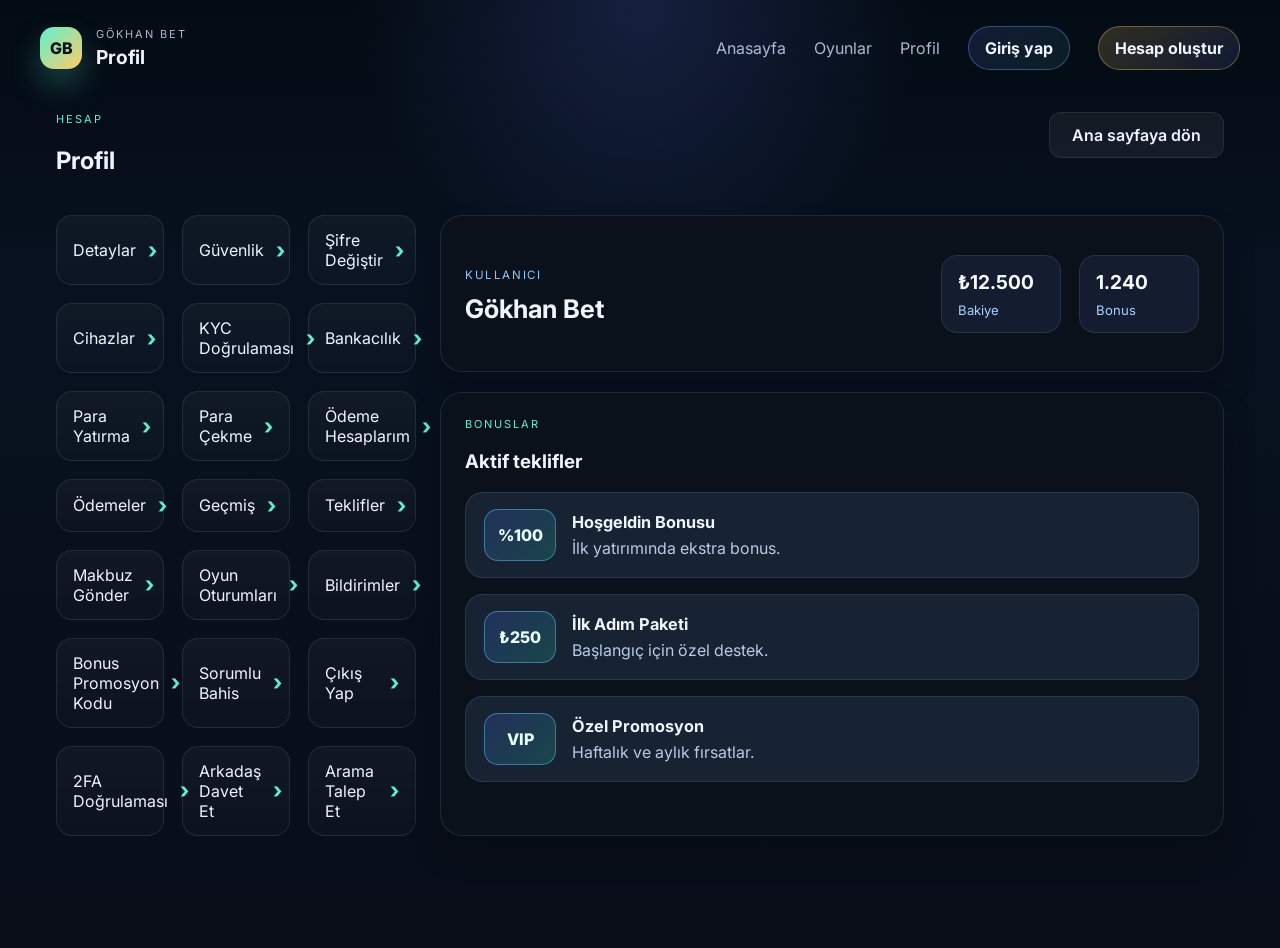
==== profile/index.html @ 13ba4322 "Match the sign-in and registration panel layout Co-authored-by: Copilot <223556219+Copilot@users.nor" ====
<!DOCTYPE html>
<html lang="tr">
  <head>
    <meta charset="UTF-8" />
    <meta name="viewport" content="width=device-width, initial-scale=1.0" />
    <title>Gökhan Bet | Profil</title>
    <link rel="preconnect" href="https://fonts.googleapis.com" />
    <link rel="preconnect" href="https://fonts.gstatic.com" crossorigin />
    <link href="https://fonts.googleapis.com/css2?family=Inter:wght@400;500;600;700;800&display=swap" rel="stylesheet" />
    <link rel="stylesheet" href="../styles.css?v=13" />
  </head>
  <body>
    <div class="page-shell">
      <header class="topbar">
        <div class="brand-wrap">
          <div class="brand-mark">GB</div>
          <div>
            <p class="eyebrow">Gökhan Bet</p>
            <h1>Profil</h1>
          </div>
        </div>

        <nav class="main-nav" aria-label="Ana menü">
          <a href="../index.html#home">Anasayfa</a>
          <a href="../index.html#games">Oyunlar</a>
          <a href="./">Profil</a>
          <a href="../login.html#login" class="nav-cta">Giriş yap</a>
          <a href="../login.html#register" class="nav-cta alt">Hesap oluştur</a>
        </nav>
      </header>

      <main>
        <section class="profile-view" id="profile" aria-live="polite">
          <div class="profile-hero">
            <div>
              <p class="eyebrow alt">Hesap</p>
              <h2>Profil</h2>
            </div>
            <a class="secondary-btn" href="../index.html">Ana sayfaya dön</a>
          </div>

          <div class="profile-shell">
            <aside class="profile-sidebar">
              <div id="profileMenu" class="profile-menu-grid" aria-live="polite"></div>
            </aside>

            <div class="profile-panel">
              <div class="profile-card account-card">
                <div>
                  <span class="mini-label">Kullanıcı</span>
                  <h3>Gökhan Bet</h3>
                </div>
                <div class="account-stats">
                  <div>
                    <strong>₺12.500</strong>
                    <span>Bakiye</span>
                  </div>
                  <div>
                    <strong>1.240</strong>
                    <span>Bonus</span>
                  </div>
                </div>
              </div>

              <div class="profile-card bonus-panel">
                <div class="section-heading compact">
                  <p class="eyebrow alt">Bonuslar</p>
                  <h3>Aktif teklifler</h3>
                </div>
                <div class="bonus-list">
                  <div class="bonus-item">
                    <span class="bonus-pill">%100</span>
                    <div>
                      <strong>Hoşgeldin Bonusu</strong>
                      <p>İlk yatırımında ekstra bonus.</p>
                    </div>
                  </div>
                  <div class="bonus-item">
                    <span class="bonus-pill">₺250</span>
                    <div>
                      <strong>İlk Adım Paketi</strong>
                      <p>Başlangıç için özel destek.</p>
                    </div>
                  </div>
                  <div class="bonus-item">
                    <span class="bonus-pill">VIP</span>
                    <div>
                      <strong>Özel Promosyon</strong>
                      <p>Haftalık ve aylık fırsatlar.</p>
                    </div>
                  </div>
                </div>
              </div>
            </div>
          </div>
        </section>
      </main>
    </div>

    <script>
      const profileItems = [
        ['Detaylar', '/profile/details'],
        ['Güvenlik', '/profile/security'],
        ['Şifre Değiştir', '/profile/security/change-password'],
        ['Cihazlar', '/profile/security/devices'],
        ['KYC Doğrulaması', '/profile/security/kyc-verification'],
        ['Bankacılık', '/profile/financial'],
        ['Para Yatırma', '/profile/financial/deposit'],
        ['Para Çekme', '/profile/financial/withdrawal'],
        ['Ödeme Hesaplarım', '/profile/financial/my-payment-accounts'],
        ['Ödemeler', '/profile/payments'],
        ['Geçmiş', '/profile/history'],
        ['Teklifler', '/profile/offers'],
        ['Makbuz Gönder', '/profile/financial/send-receipt'],
        ['Oyun Oturumları', '/profile/gameplay-sessions'],
        ['Bildirimler', '/profile/notifications'],
        ['Bonus Promosyon Kodu', '/profile/bonus/promocode'],
        ['Sorumlu Bahis', '/profile/responsible-betting'],
        ['Çıkış Yap', '/profile/logout'],
        ['2FA Doğrulaması', '/profile/security/2fa'],
        ['Arkadaş Davet Et', '/profile/invite-friends'],
        ['Arama Talep Et', '/profile/request-call']
      ];
      const profileMenu = document.getElementById('profileMenu');
      profileItems.forEach(([title, url]) => {
        const link = document.createElement('a');
        link.className = 'profile-menu-item';
        link.href = url;
        const label = document.createElement('span');
        label.textContent = title;
        const arrow = document.createElement('strong');
        arrow.textContent = '›';
        link.append(label, arrow);
        profileMenu.append(link);
      });
    </script>
  </body>
</html>
---- styles.css ----
:root {
  --bg: #07111f;
  --bg-strong: #0b1728;
  --panel: rgba(13, 24, 39, 0.82);
  --panel-2: rgba(18, 36, 58, 0.94);
  --line: rgba(255, 255, 255, 0.08);
  --text: #eef5ff;
  --muted: #a9bad0;
  --primary: #6b7cff;
  --primary-2: #5ef1cf;
  --gold: #ffcb66;
  --danger: #ff6b7d;
  --shadow: 0 30px 60px rgba(1, 7, 16, 0.45);
}

* {
  box-sizing: border-box;
}

html {
  scroll-behavior: smooth;
}

body {
  margin: 0;
  min-height: 100vh;
  font-family: "Inter", sans-serif;
  background:
    radial-gradient(circle at top, rgba(107, 124, 255, 0.18), transparent 25%),
    linear-gradient(180deg, #030b13, #07111f 28%, #090e19 100%);
  color: var(--text);
}

button,
input {
  font: inherit;
}

.page-shell {
  width: min(1200px, calc(100% - 32px));
  margin: 0 auto;
  padding-bottom: 56px;
}

.page-view.hidden,
.home-view.hidden,
.profile-view.hidden {
  display: none !important;
}

.profile-view {
  display: block;
  width: min(1200px, calc(100% - 32px));
  margin: 0 auto;
  padding: 24px 0 56px;
}

.profile-hero,
.profile-shell {
  display: flex;
  gap: 24px;
  align-items: flex-start;
}

.profile-hero {
  justify-content: space-between;
  margin-bottom: 20px;
}

.profile-shell {
  align-items: stretch;
}

.profile-sidebar {
  flex: 0 0 360px;
}

.profile-panel {
  flex: 1;
  display: grid;
  gap: 20px;
}

.profile-card {
  background: rgba(12, 18, 27, 0.9);
  border: 1px solid rgba(126, 147, 181, 0.18);
  border-radius: 22px;
  padding: 24px;
  box-shadow: 0 18px 30px rgba(3, 6, 12, 0.28);
}

.account-card {
  display: flex;
  justify-content: space-between;
  align-items: center;
}

.account-card h3 {
  font-size: clamp(1.5rem, 2vw, 2.2rem);
  margin: 10px 0 0;
}

.mini-label {
  display: inline-block;
  font-size: 0.72rem;
  letter-spacing: 0.14em;
  text-transform: uppercase;
  color: #8ec9ff;
}

.account-stats {
  display: flex;
  gap: 18px;
}

.account-stats div {
  min-width: 120px;
  padding: 14px 16px;
  border-radius: 16px;
  background: rgba(118, 144, 255, 0.09);
  border: 1px solid rgba(126, 147, 181, 0.18);
  display: flex;
  flex-direction: column;
  gap: 8px;
}

.account-stats strong {
  font-size: 1.2rem;
  color: #f5fbff;
}

.account-stats span {
  color: #a6d3ff;
  font-size: 0.82rem;
}

.section-heading.compact {
  margin-bottom: 16px;
}

.bonus-list {
  display: grid;
  gap: 16px;
}

.bonus-item {
  display: flex;
  gap: 16px;
  align-items: center;
  padding: 16px 18px;
  border-radius: 18px;
  background: rgba(27, 39, 57, 0.82);
  border: 1px solid rgba(126, 147, 181, 0.2);
}

.bonus-pill {
  display: inline-flex;
  align-items: center;
  justify-content: center;
  min-width: 72px;
  min-height: 52px;
  border-radius: 14px;
  background: linear-gradient(135deg, rgba(77, 106, 255, 0.2), rgba(33, 214, 170, 0.2));
  border: 1px solid rgba(96, 202, 255, 0.45);
  font-weight: 800;
  color: #eaffff;
}

.bonus-item strong {
  display: block;
  font-size: 1.02rem;
  margin-bottom: 6px;
}

.bonus-item p {
  color: #b9cae5;
  margin: 0;
}

@media (max-width: 900px) {
  .profile-shell,
  .profile-hero,
  .account-card {
    flex-direction: column;
  }

  .profile-sidebar {
    flex-basis: auto;
    width: 100%;
  }

  .account-stats {
    width: 100%;
    justify-content: space-between;
  }
}

.topbar {
  display: flex;
  align-items: center;
  justify-content: space-between;
  gap: 20px;
  padding: 26px 0 18px;
}

.brand-wrap {
  display: flex;
  align-items: center;
  gap: 14px;
}

.brand-mark {
  width: 42px;
  height: 42px;
  border-radius: 14px;
  display: grid;
  place-items: center;
  font-weight: 800;
  color: #06131f;
  background: linear-gradient(135deg, var(--primary-2), var(--gold));
  box-shadow: 0 15px 30px rgba(94, 241, 207, 0.25);
}

.eyebrow {
  margin: 0;
  font-size: 11px;
  letter-spacing: 0.18em;
  text-transform: uppercase;
  color: var(--muted);
}

.brand-wrap h1 {
  margin: 4px 0 0;
  font-size: 1.2rem;
}

.main-nav {
  display: flex;
  align-items: center;
  gap: 28px;
}

.main-nav a {
  color: var(--muted);
  text-decoration: none;
  transition: color 0.2s ease;
}

.main-nav a:hover,
.main-nav a:focus-visible {
  color: var(--text);
}

.nav-cta {
  padding: 0.7rem 1rem;
  border-radius: 999px;
  border: 1px solid rgba(110, 160, 255, 0.4);
  background: linear-gradient(135deg, rgba(107, 124, 255, 0.15), rgba(94, 241, 207, 0.08));
  color: var(--text) !important;
  font-weight: 700;
}

.nav-cta.alt {
  background: linear-gradient(135deg, rgba(255, 203, 102, 0.18), rgba(107, 124, 255, 0.12));
  border-color: rgba(255, 203, 102, 0.35);
}

.source-link {
  color: var(--primary-2);
  font-weight: 700;
  text-decoration: none;
}

.source-link:hover,
.source-link:focus-visible {
  color: var(--text);
}

.cta-btn,
.primary-btn,
.secondary-btn,
.filter-btn,
.play-btn,
.close-btn {
  border: none;
  cursor: pointer;
}

.cta-btn,
.primary-btn {
  display: inline-flex;
  align-items: center;
  justify-content: center;
  background: linear-gradient(135deg, var(--primary), #8b74ff);
  color: #fff;
  padding: 12px 22px;
  border-radius: 12px;
  font-weight: 700;
  box-shadow: 0 18px 35px rgba(107, 124, 255, 0.4);
  text-decoration: none;
  transition: transform 0.2s ease, filter 0.2s ease;
}

.cta-btn:hover,
.primary-btn:hover {
  transform: translateY(-2px);
  filter: brightness(1.08);
}

.secondary-btn {
  display: inline-flex;
  align-items: center;
  justify-content: center;
  background: rgba(255, 255, 255, 0.06);
  color: var(--text);
  border: 1px solid var(--line);
  padding: 12px 22px;
  border-radius: 12px;
  font-weight: 600;
  text-decoration: none;
}

.account-actions {
  display: flex;
  align-items: center;
  gap: 12px;
}

.wallet-chip {
  display: flex;
  flex-direction: column;
  gap: 3px;
  border: 1px solid rgba(94, 241, 207, 0.2);
  border-radius: 12px;
  background: rgba(94, 241, 207, 0.07);
  padding: 8px 12px;
}

.wallet-chip span {
  color: var(--muted);
  font-size: 0.65rem;
  text-transform: uppercase;
  letter-spacing: 0.1em;
}

.wallet-chip strong {
  color: var(--primary-2);
}

.hero {
  display: grid;
  grid-template-columns: 1.1fr 0.9fr;
  gap: 32px;
  align-items: center;
  padding: 32px 0 26px;
}

.hero-title-row {
  display: flex;
  align-items: center;
  gap: 18px;
  margin: 16px 0 12px;
}

.hero-copy h2 {
  margin: 0;
  font-size: clamp(2.3rem, 5vw, 4.2rem);
  line-height: 1.04;
  letter-spacing: -0.06em;
}

.hero-portrait {
  display: block;
  width: 120px;
  height: 120px;
  object-fit: cover;
  border-radius: 26px;
  border: 2px solid rgba(255, 255, 255, 0.18);
  box-shadow: 0 18px 38px rgba(1, 7, 16, 0.35);
  background: rgba(255, 255, 255, 0.04);
}

.hero-copy p {
  margin: 0;
  max-width: 620px;
  color: var(--muted);
  font-size: 1.06rem;
  line-height: 1.7;
}

.pill,
.tag {
  display: inline-flex;
  align-items: center;
  justify-content: center;
  border-radius: 999px;
  font-size: 11px;
  letter-spacing: 0.12em;
  text-transform: uppercase;
  font-weight: 700;
  padding: 8px 12px;
}

.pill {
  color: #d6f9ff;
  background: rgba(94, 241, 207, 0.12);
  border: 1px solid rgba(94, 241, 207, 0.28);
}

.hero-actions {
  display: flex;
  flex-wrap: wrap;
  gap: 14px;
  margin-top: 22px;
}

.stats {
  display: flex;
  flex-wrap: wrap;
  gap: 24px;
  margin-top: 28px;
}

.stats div {
  display: flex;
  flex-direction: column;
  gap: 4px;
}

.stats strong {
  font-size: 1.7rem;
  letter-spacing: -0.05em;
}

.stats span {
  color: var(--muted);
  font-size: 0.87rem;
}

.hero-showcase {
  display: grid;
  grid-template-columns: repeat(2, minmax(0, 1fr));
  gap: 16px;
}

.signup-promo {
  display: grid;
  grid-template-columns: 1.15fr 1fr;
  gap: 22px;
  margin: 26px 0 34px;
  padding: 28px 24px;
  border: 1px solid var(--line);
  border-radius: 26px;
  background: linear-gradient(120deg, rgba(17, 32, 48, 0.96), rgba(26, 27, 59, 0.96));
  box-shadow: var(--shadow);
}

.signup-copy h2 {
  margin: 8px 0 12px;
  font-size: clamp(2rem, 4vw, 3rem);
  letter-spacing: -0.06em;
  line-height: 1.08;
}

.signup-copy p:not(.eyebrow) {
  margin: 0;
  max-width: 620px;
  color: var(--muted);
  line-height: 1.7;
}

.signup-actions {
  display: flex;
  flex-wrap: wrap;
  gap: 14px;
  margin-top: 22px;
}

.bonus-grid {
  display: grid;
  grid-template-columns: repeat(3, minmax(0, 1fr));
  gap: 14px;
}

.bonus-card {
  display: flex;
  flex-direction: column;
  justify-content: center;
  gap: 10px;
  min-height: 160px;
  padding: 18px 16px;
  border-radius: 18px;
  background: rgba(255, 255, 255, 0.04);
  border: 1px solid var(--line);
}

.bonus-label {
  display: inline-flex;
  width: fit-content;
  padding: 6px 10px;
  border-radius: 999px;
  background: rgba(255, 203, 102, 0.12);
  color: var(--gold);
  font-weight: 800;
  letter-spacing: 0.04em;
}

.bonus-card h3 {
  margin: 0;
  font-size: 1.1rem;
  letter-spacing: -0.04em;
}

.bonus-card p {
  margin: 0;
  color: var(--muted);
  line-height: 1.6;
}

.auth-page {
  min-height: 100vh;
  display: grid;
  place-items: center;
  padding: 28px;
  background:
    radial-gradient(ellipse at 8% 12%, rgba(94, 241, 207, 0.1), transparent 34%),
    radial-gradient(ellipse at 92% 88%, rgba(107, 124, 255, 0.13), transparent 36%),
    rgba(2, 6, 12, 0.88);
}

.auth-dialog {
  display: grid;
  grid-template-columns: minmax(260px, 0.42fr) minmax(0, 0.78fr);
  width: min(1120px, 100%);
  min-height: 610px;
  overflow: hidden;
  border: 1px solid rgba(142, 164, 204, 0.25);
  border-radius: 18px;
  background: #1b2945;
  box-shadow: 0 35px 100px rgba(0, 0, 0, 0.58);
}

.auth-brand-panel {
  display: flex;
  flex-direction: column;
  align-items: center;
  justify-content: center;
  gap: 18px;
  padding: 36px;
  background:
    radial-gradient(circle at 50% 42%, rgba(83, 120, 190, 0.16), transparent 46%),
    #18243e;
  border-right: 1px solid rgba(160, 180, 217, 0.12);
}

.auth-brand {
  display: flex;
  align-items: center;
  gap: 14px;
  color: #f1f6ff;
  font-size: clamp(1.15rem, 2vw, 1.7rem);
  font-style: italic;
  font-weight: 800;
  letter-spacing: 0.04em;
  text-decoration: none;
}

.auth-brand > span:last-child span {
  color: #39c5ff;
}

.auth-brand-mark {
  display: grid;
  place-items: center;
  width: 54px;
  height: 54px;
  border-radius: 17px;
  background: linear-gradient(145deg, #4ad8ff, #2873ec 70%);
  color: #071529;
  font-size: 1.2rem;
  font-style: normal;
  letter-spacing: -0.08em;
  box-shadow: 0 10px 30px rgba(32, 133, 255, 0.32);
}

.auth-brand-caption {
  margin: 0;
  color: #8798b8;
  font-size: 0.92rem;
  text-align: center;
}

.auth-content {
  min-width: 0;
  padding: 0 0 32px;
}

.auth-dialog-header {
  display: flex;
  align-items: center;
  gap: 18px;
  min-height: 112px;
  padding: 22px 28px;
  border-bottom: 1px solid rgba(160, 180, 217, 0.15);
}

.auth-heading-icon,
.auth-input-icon {
  display: grid;
  flex: 0 0 auto;
  place-items: center;
  border-radius: 50%;
  background: #168de9;
  color: white;
}

.auth-heading-icon {
  width: 38px;
  height: 38px;
}

.auth-heading-icon svg {
  width: 21px;
  height: 21px;
  fill: currentColor;
}

.auth-heading-copy {
  min-width: 0;
}

.auth-heading-copy h1 {
  margin: 0 0 5px;
  color: #f5f7fc;
  font-size: 1.15rem;
}

.auth-heading-copy p {
  margin: 0;
  color: #8292b0;
  font-size: 0.9rem;
}

.auth-close {
  margin-left: auto;
  padding: 0 4px;
  color: #dce7f5;
  font-size: 2rem;
  font-weight: 300;
  line-height: 1;
  text-decoration: none;
}

.auth-panel {
  padding: 14px 26px 0;
}

.auth-panel[hidden] {
  display: none;
}

.auth-form {
  display: grid;
  gap: 25px;
  margin: 0;
}

.auth-field {
  display: grid;
  gap: 9px;
  color: #8496b8;
  font-size: 0.84rem;
  font-weight: 700;
}

.auth-field > span:first-child b {
  color: #ff6271;
}

.auth-input-wrap {
  display: flex;
  align-items: center;
  min-height: 58px;
  gap: 12px;
  padding: 0 15px;
  border: 1px solid transparent;
  border-radius: 999px;
  background: #17233d;
  transition: border-color 0.18s ease, box-shadow 0.18s ease;
}

.auth-input-wrap:focus-within {
  border-color: rgba(46, 163, 255, 0.68);
  box-shadow: 0 0 0 3px rgba(38, 143, 243, 0.13);
}

.auth-input-icon {
  width: 32px;
  height: 32px;
  font-size: 0.85rem;
}

.auth-lock-icon {
  font-size: 1rem;
}

.auth-input-wrap input {
  width: 100%;
  min-width: 0;
  border: 0;
  outline: 0;
  background: transparent;
  color: #eef4ff;
  font: inherit;
  font-size: 0.95rem;
}

.auth-input-wrap input::placeholder {
  color: #7586a6;
  opacity: 1;
}

.password-toggle {
  flex: 0 0 auto;
  border: 0;
  background: transparent;
  color: #8fa2c3;
  cursor: pointer;
  font: inherit;
  font-size: 0.78rem;
}

.auth-options {
  display: flex;
  flex-wrap: wrap;
  align-items: center;
  justify-content: space-between;
  gap: 16px;
  margin-top: -3px;
}

.auth-remember {
  display: inline-flex;
  align-items: center;
  gap: 10px;
  color: #e0e8f6;
  font-size: 0.88rem;
}

.auth-remember input {
  width: 20px;
  height: 20px;
  margin: 0;
  accent-color: #168de9;
}

.auth-forgot {
  color: #d6e1f1;
  font-size: 0.88rem;
  font-weight: 700;
  text-decoration: none;
}

.auth-forgot:hover {
  color: #52c8ff;
}

.auth-actions {
  display: grid;
  grid-template-columns: 1fr 1fr;
  gap: 12px;
  margin-top: 30px;
}

.auth-join-button,
.auth-login-button {
  display: flex;
  align-items: center;
  justify-content: space-between;
  min-height: 58px;
  padding: 0 22px;
  border-radius: 999px;
  cursor: pointer;
  font: inherit;
  font-size: 0.98rem;
  transition: background 0.18s ease, border-color 0.18s ease, transform 0.18s ease;
}

.auth-join-button {
  border: 1px solid rgba(183, 202, 235, 0.15);
  background: transparent;
  color: #f2f6ff;
}

.auth-login-button {
  border: 1px solid transparent;
  background: linear-gradient(135deg, #3caeff, #2076e4);
  color: white;
  font-weight: 800;
}

.auth-join-button:hover,
.auth-login-button:hover {
  transform: translateY(-1px);
}

.auth-feedback {
  margin: 0;
  color: #ffd278;
  font-size: 0.86rem;
  line-height: 1.45;
}

.auth-register-terms {
  align-items: flex-start;
  line-height: 1.45;
}

@media (max-width: 760px) {
  .auth-page {
    display: block;
    padding: 14px;
  }

  .auth-dialog {
    grid-template-columns: 1fr;
    min-height: 0;
    margin: 0 auto;
    border-radius: 16px;
  }

  .auth-brand-panel {
    min-height: 116px;
    flex-direction: row;
    justify-content: flex-start;
    gap: 14px;
    padding: 18px 20px;
    border-right: 0;
    border-bottom: 1px solid rgba(160, 180, 217, 0.12);
  }

  .auth-brand {
    font-size: 1rem;
  }

  .auth-brand-mark {
    width: 44px;
    height: 44px;
    border-radius: 14px;
    font-size: 1rem;
  }

  .auth-brand-caption {
    margin-left: auto;
    max-width: 120px;
    font-size: 0.75rem;
    text-align: right;
  }

  .auth-dialog-header {
    min-height: 92px;
    gap: 12px;
    padding: 18px 16px;
  }

  .auth-heading-copy h1 {
    font-size: 1.02rem;
  }

  .auth-heading-copy p {
    font-size: 0.79rem;
  }

  .auth-panel {
    padding: 14px 16px 24px;
  }

  .auth-form {
    gap: 20px;
  }

  .auth-input-wrap {
    min-height: 54px;
  }

  .auth-actions {
    gap: 9px;
    margin-top: 22px;
  }

  .auth-join-button,
  .auth-login-button {
    min-height: 54px;
    padding: 0 15px;
    font-size: 0.86rem;
  }

  .auth-options {
    align-items: flex-start;
    flex-direction: column;
    gap: 14px;
  }
}

.payment-methods {
  margin: 28px 0 42px;
}

.section-heading {
  margin-bottom: 18px;
}

.section-heading h2 {
  margin: 8px 0 0;
  font-size: clamp(1.8rem, 3vw, 2.6rem);
  letter-spacing: -0.05em;
}

.payment-grid,
.profile-menu-grid {
  display: grid;
  gap: 18px;
}

.payment-grid {
  grid-template-columns: repeat(4, minmax(0, 1fr));
}

.payment-card {
  position: relative;
  display: flex;
  flex-direction: column;
  gap: 14px;
  padding: 20px 18px;
  border-radius: 22px;
  border: 1px solid rgba(255, 255, 255, 0.08);
  background: linear-gradient(180deg, rgba(13, 24, 39, 0.96), rgba(12, 18, 30, 0.9));
  box-shadow: var(--shadow);
  overflow: hidden;
  transition: transform 0.2s ease, border-color 0.2s ease, box-shadow 0.2s ease;
}

.payment-card::before {
  content: "";
  position: absolute;
  inset: 0 0 auto 0;
  height: 3px;
  background: linear-gradient(90deg, var(--primary-2), var(--primary), var(--gold));
}

.payment-card:hover {
  transform: translateY(-3px);
  border-color: rgba(107, 124, 255, 0.4);
  box-shadow: 0 18px 42px rgba(1, 7, 16, 0.48);
}

.payment-head {
  display: flex;
  align-items: center;
  justify-content: space-between;
  gap: 8px;
}

.payment-type {
  display: inline-flex;
  align-items: center;
  border-radius: 999px;
  background: rgba(94, 241, 207, 0.12);
  border: 1px solid rgba(94, 241, 207, 0.25);
  color: #d7fff7;
  font-size: 0.68rem;
  font-weight: 700;
  letter-spacing: 0.12em;
  text-transform: uppercase;
  padding: 6px 8px;
}

.payment-icon {
  display: grid;
  place-items: center;
  width: 38px;
  height: 38px;
  border-radius: 12px;
  background: linear-gradient(135deg, var(--primary), #8b74ff);
  color: #fff;
  font-weight: 800;
  box-shadow: 0 12px 25px rgba(107, 124, 255, 0.28);
}

.payment-card h3 {
  margin: 0;
  font-size: 1.35rem;
  letter-spacing: -0.04em;
}

.payment-card p {
  margin: 0;
  color: var(--muted);
  line-height: 1.6;
}

.payment-meta {
  display: grid;
  gap: 6px;
  margin-top: auto;
  color: var(--muted);
  font-size: 0.8rem;
}

.profile-menu-grid {
  grid-template-columns: repeat(3, minmax(0, 1fr));
}

.profile-menu-item {
  display: flex;
  align-items: center;
  justify-content: space-between;
  gap: 12px;
  padding: 14px 16px;
  border-radius: 16px;
  border: 1px solid rgba(255, 255, 255, 0.09);
  background: linear-gradient(180deg, rgba(255,255,255,0.04), rgba(255,255,255,0.02));
  color: var(--text);
  text-decoration: none;
  transition: transform 0.2s ease, border-color 0.2s ease, background 0.2s ease;
}

.profile-menu-item:hover,
.profile-menu-item:focus-visible {
  transform: translateY(-2px);
  border-color: rgba(94, 241, 207, 0.45);
  background: linear-gradient(180deg, rgba(94, 241, 207, 0.08), rgba(255,255,255,0.03));
}

.profile-menu-item strong {
  color: var(--primary-2);
  font-size: 1.4rem;
  line-height: 1;
}

.pricing {
  margin: 28px 0 42px;
}

.pricing-grid {
  display: grid;
  grid-template-columns: repeat(3, minmax(0, 1fr));
  gap: 18px;
}

.pricing-card {
  display: flex;
  flex-direction: column;
  gap: 18px;
  padding: 24px 20px;
  border: 1px solid var(--line);
  border-radius: 22px;
  background: rgba(13, 24, 39, 0.8);
  box-shadow: var(--shadow);
}

.pricing-card.featured {
  background: linear-gradient(180deg, rgba(107, 124, 255, 0.22), rgba(13, 24, 39, 0.9));
  border-color: rgba(107, 124, 255, 0.5);
  transform: translateY(-4px);
}

.pricing-badge {
  display: inline-flex;
  align-items: center;
  justify-content: center;
  width: fit-content;
  padding: 7px 10px;
  border-radius: 999px;
  background: rgba(94, 241, 207, 0.12);
  border: 1px solid rgba(94, 241, 207, 0.25);
  color: #d7fff7;
  font-size: 0.7rem;
  font-weight: 700;
  letter-spacing: 0.1em;
  text-transform: uppercase;
}

.pricing-card h3 {
  margin: 0;
  font-size: 1.8rem;
  letter-spacing: -0.04em;
}

.price-line {
  display: flex;
  align-items: end;
  gap: 10px;
}

.price-line strong {
  font-size: clamp(2rem, 3vw, 2.7rem);
  letter-spacing: -0.06em;
}

.price-line span {
  color: var(--muted);
  margin-bottom: 5px;
}

.pricing-card ul {
  list-style: none;
  padding: 0;
  margin: 0;
  color: var(--muted);
  display: grid;
  gap: 10px;
}

.pricing-card li {
  position: relative;
  padding-left: 18px;
}

.pricing-card li::before {
  content: "•";
  position: absolute;
  left: 0;
  color: var(--primary-2);
}

.pricing-card .primary-btn,
.pricing-card .secondary-btn {
  width: 100%;
  margin-top: auto;
}

.jackpot-card {
  background:
    radial-gradient(circle at 85% 15%, rgba(255, 203, 102, 0.2), transparent 28%),
    linear-gradient(120deg, rgba(41, 31, 66, 0.95), rgba(17, 27, 43, 0.95));
}

.promo-card h2,
.promo-card h3 {
  margin: 8px 0;
  letter-spacing: -0.04em;
}

.promo-card h2 {
  font-size: clamp(1.35rem, 2.5vw, 2rem);
}

.promo-card p:not(.eyebrow) {
  max-width: 560px;
  margin: 0;
  color: var(--muted);
  line-height: 1.6;
}

.jackpot-value {
  min-width: 175px;
  text-align: right;
}

.jackpot-value span {
  display: block;
  color: var(--muted);
  font-size: 0.8rem;
}

.jackpot-value strong {
  display: block;
  margin-top: 8px;
  color: var(--gold);
  font-size: clamp(1.7rem, 3vw, 2.4rem);
  letter-spacing: -0.05em;
}

.balance-card {
  align-items: flex-start;
  flex-direction: column;
  justify-content: center;
  background: linear-gradient(145deg, rgba(20, 45, 55, 0.92), rgba(14, 25, 39, 0.98));
}

.site-disclaimer {
  margin: 36px 0 0;
  padding: 16px;
  border: 1px solid var(--line);
  border-radius: 14px;
  color: var(--muted);
  font-size: 0.82rem;
  line-height: 1.6;
  text-align: center;
}

.showcase-card {
  display: block;
  color: var(--text);
  text-decoration: none;
  border-radius: 24px;
  padding: 18px 18px 16px;
  min-height: 180px;
  position: relative;
  overflow: hidden;
  background: linear-gradient(135deg, rgba(82, 120, 255, 0.18), rgba(18, 33, 55, 0.96));
  border: 1px solid var(--line);
  box-shadow: var(--shadow);
}

.showcase-art-image {
  position: absolute;
  inset: 0;
  width: 100%;
  height: 100%;
  filter: brightness(0.68);
  object-fit: cover;
}

.showcase-card > .tag,
.showcase-card > h3,
.showcase-card > p {
  position: relative;
  z-index: 1;
}

.showcase-card.large {
  grid-column: 1 / -1;
  min-height: 220px;
  background:
    linear-gradient(160deg, rgba(12, 18, 36, 0.55), rgba(107, 124, 255, 0.18)),
    radial-gradient(circle at top right, rgba(94, 241, 207, 0.38), transparent 35%),
    linear-gradient(135deg, #191d35, #3a4f84 55%, #6f7cff);
}

.showcase-card.small {
  min-height: 160px;
}

.accent-one {
  background:
    linear-gradient(180deg, rgba(5, 14, 23, 0.2), rgba(5, 14, 23, 0.8)),
    radial-gradient(circle at top, rgba(255, 203, 102, 0.5), transparent 35%),
    linear-gradient(135deg, #2b294d, #1e7a7a);
}

.accent-two {
  background:
    linear-gradient(180deg, rgba(5, 14, 23, 0.2), rgba(5, 14, 23, 0.8)),
    radial-gradient(circle at top, rgba(255, 107, 125, 0.5), transparent 35%),
    linear-gradient(135deg, #311f3d, #5d4dad);
}

.showcase-card h3 {
  margin: 18px 0 6px;
  font-size: clamp(1.2rem, 2vw, 2rem);
}

.showcase-card p {
  margin: 0;
  color: rgba(238, 245, 255, 0.8);
}

.tag {
  background: rgba(10, 18, 30, 0.42);
  border: 1px solid rgba(255, 255, 255, 0.1);
  color: #f9fbff;
}

.catalog {
  margin-top: 24px;
}

.catalog-header {
  display: flex;
  align-items: end;
  justify-content: space-between;
  gap: 20px;
  margin-bottom: 26px;
}

.catalog-header h2 {
  margin: 8px 0 0;
  font-size: clamp(1.8rem, 3vw, 2.5rem);
  letter-spacing: -0.04em;
}

.eyebrow.alt {
  color: var(--primary-2);
}

.toolbar {
  display: flex;
  align-items: center;
  gap: 16px;
  flex-wrap: wrap;
}

.category-chips {
  display: flex;
  gap: 10px;
  overflow-x: auto;
  padding: 4px 2px 14px;
  margin: 16px 0 4px;
  scrollbar-width: thin;
}

.category-chip {
  flex: 0 0 auto;
  display: inline-flex;
  align-items: center;
  gap: 8px;
  padding: 9px 13px;
  border: 1px solid var(--line);
  border-radius: 999px;
  background: rgba(255, 255, 255, 0.035);
  color: var(--muted);
  font-size: 0.84rem;
  font-weight: 600;
  white-space: nowrap;
  cursor: pointer;
}

.category-chip span {
  color: var(--text);
  font-size: 0.76rem;
  opacity: 0.72;
}

.category-chip:hover,
.category-chip.active {
  border-color: rgba(94, 241, 207, 0.48);
  background: rgba(94, 241, 207, 0.1);
  color: var(--text);
}

#searchInput,
#providerFilter,
#labelFilter {
  min-width: min(300px, 100%);
  border: 1px solid var(--line);
  border-radius: 14px;
  background: rgba(255, 255, 255, 0.03);
  color: var(--text);
  padding: 12px 16px;
  outline: none;
}

#providerFilter option,
#labelFilter option {
  color: var(--text);
  background: var(--bg-strong);
}

#searchInput::placeholder {
  color: var(--muted);
}

.filter-group {
  display: flex;
  flex-wrap: wrap;
  gap: 8px;
}

.filter-btn {
  background: rgba(255, 255, 255, 0.02);
  color: var(--muted);
  padding: 9px 14px;
  border: 1px solid var(--line);
  border-radius: 10px;
  transition: all 0.2s ease;
}

.filter-btn.active {
  background: rgba(107, 124, 255, 0.12);
  color: var(--text);
  border-color: rgba(107, 124, 255, 0.44);
}

.game-grid {
  display: grid;
  grid-template-columns: repeat(4, minmax(0, 1fr));
  gap: 20px;
}

.game-card {
  background: linear-gradient(180deg, rgba(17, 27, 43, 0.95), rgba(13, 21, 35, 0.96));
  border: 1px solid var(--line);
  border-radius: 22px;
  overflow: hidden;
  box-shadow: var(--shadow);
  transition: transform 0.2s ease, border-color 0.2s ease;
}

.game-card:hover {
  transform: translateY(-4px);
  border-color: rgba(107, 124, 255, 0.4);
}

.game-card-art {
  position: relative;
  min-height: 190px;
  padding: 16px;
  display: flex;
  align-items: flex-end;
  justify-content: space-between;
  background: linear-gradient(135deg, rgba(107, 124, 255, 0.24), rgba(6, 14, 24, 0.2));
  background-size: cover;
  background-position: center;
}

.game-art-image {
  position: absolute;
  inset: 0;
  width: 100%;
  height: 100%;
  object-fit: cover;
}

.game-card-art::after {
  content: "";
  position: absolute;
  inset: 0;
  background: linear-gradient(180deg, rgba(4, 10, 18, 0.08), rgba(4, 10, 18, 0.55));
}

.game-card-art::before {
  content: "";
  position: absolute;
  inset: 0;
  background: radial-gradient(circle at top right, rgba(255, 255, 255, 0.22), transparent 26%);
}

.game-card-art > .tag,
.game-card-art > .score {
  position: relative;
  z-index: 1;
}

.api-status {
  min-height: 24px;
  margin: -8px 0 18px;
  color: var(--muted);
  font-size: 0.88rem;
}

.api-error {
  grid-column: 1 / -1;
  margin: 0;
  padding: 24px;
  border: 1px solid rgba(255, 107, 125, 0.3);
  border-radius: 16px;
  background: rgba(255, 107, 125, 0.06);
  color: #ffb1bb;
  line-height: 1.6;
}

.load-more {
  display: flex;
  width: fit-content;
  margin: 28px auto 0;
}

#loadMoreGames[hidden] {
  display: none;
}

.game-card .meta {
  display: flex;
  justify-content: space-between;
  align-items: center;
  gap: 10px;
  margin-top: 14px;
}

.game-card .badge {
  font-size: 11px;
  border-radius: 999px;
  padding: 7px 9px;
  background: rgba(255, 255, 255, 0.04);
  color: var(--muted);
  border: 1px solid var(--line);
}

.game-card .score {
  color: var(--gold);
  font-weight: 700;
}

.game-card-content {
  padding: 18px 16px 16px;
}

.game-card h3 {
  margin: 0 0 8px;
  font-size: 1.15rem;
  letter-spacing: -0.04em;
}

.game-card p {
  margin: 0 0 16px;
  color: var(--muted);
  line-height: 1.5;
}

.game-card-footer {
  display: flex;
  align-items: center;
  justify-content: space-between;
  gap: 12px;
}

.price {
  display: flex;
  flex-direction: column;
  gap: 4px;
}

.price span {
  color: var(--muted);
  font-size: 0.75rem;
}

.price strong {
  font-size: 1.15rem;
}

.price strong {
  font-size: 0.95rem;
  color: var(--primary-2);
}

.source-game-id {
  overflow: hidden;
  color: var(--muted);
  font-size: 0.68rem;
  text-overflow: ellipsis;
  white-space: nowrap;
}

.empty-state {
  grid-column: 1 / -1;
  color: var(--muted);
  text-align: center;
}

.play-btn {
  background: rgba(94, 241, 207, 0.1);
  color: var(--text);
  border: 1px solid rgba(94, 241, 207, 0.26);
  border-radius: 12px;
  padding: 10px 14px;
  font-weight: 700;
}

.modal {
  position: fixed;
  inset: 0;
  display: grid;
  place-items: center;
  z-index: 20;
}

.modal.hidden {
  display: none;
}

.modal-backdrop {
  position: absolute;
  inset: 0;
  background: rgba(2, 7, 14, 0.7);
  backdrop-filter: blur(8px);
}

.modal-panel {
  position: relative;
  width: min(760px, calc(100% - 28px));
  background: linear-gradient(180deg, rgba(12, 19, 32, 0.98), rgba(15, 24, 39, 0.98));
  border: 1px solid var(--line);
  border-radius: 26px;
  box-shadow: var(--shadow);
  overflow: hidden;
  max-height: min(90vh, 850px);
  overflow-y: auto;
}

.modal.is-playing {
  padding: 12px;
}

.modal.is-playing .modal-panel {
  width: min(1400px, 100%);
  height: min(900px, 100%);
  max-height: none;
  display: flex;
  flex-direction: column;
  border-radius: 18px;
}

.modal.is-playing .close-btn {
  top: 14px;
  right: 14px;
}

.game-player-toolbar {
  min-height: 88px;
  padding: 16px 62px 16px 20px;
  display: flex;
  align-items: center;
  justify-content: space-between;
  gap: 14px;
  border-bottom: 1px solid var(--line);
}

.game-player-toolbar h3 {
  margin: 0 0 5px;
}

.game-player-toolbar p {
  margin: 0;
  color: var(--muted);
  font-size: 0.86rem;
}

.modal.is-playing #modalContent {
  display: flex;
  flex: 1;
  flex-direction: column;
  min-height: 0;
}

.game-player-frame {
  display: block;
  width: 100%;
  flex: 1;
  min-height: 0;
  border: 0;
  background: #05080e;
}

.close-btn {
  position: absolute;
  right: 18px;
  top: 16px;
  width: 34px;
  height: 34px;
  border-radius: 50%;
  background: rgba(255, 255, 255, 0.06);
  color: var(--text);
  font-size: 1.7rem;
  line-height: 1;
  z-index: 2;
}

.modal-hero {
  min-height: 210px;
  padding: 24px 24px 20px;
  display: flex;
  align-items: flex-end;
  background: linear-gradient(135deg, rgba(107, 124, 255, 0.35), rgba(12, 22, 35, 0.65));
}

.game-detail-hero {
  position: relative;
  align-items: flex-end;
  overflow: hidden;
}

.game-detail-hero > img {
  position: absolute;
  inset: 0;
  width: 100%;
  height: 100%;
  object-fit: cover;
}

.game-detail-hero::after {
  content: "";
  position: absolute;
  inset: 0;
  background: linear-gradient(180deg, rgba(4, 10, 18, 0.08), rgba(4, 10, 18, 0.88));
}

.game-detail-hero .modal-hero-inner {
  position: relative;
  z-index: 1;
}

.modal-hero-inner {
  display: flex;
  flex-wrap: wrap;
  justify-content: space-between;
  gap: 12px;
  width: 100%;
}

.modal-hero h3 {
  margin: 0 0 6px;
  font-size: clamp(1.8rem, 3vw, 2.6rem);
  letter-spacing: -0.05em;
}

.modal-hero p {
  margin: 0;
  color: rgba(238, 245, 255, 0.8);
}

.modal-body {
  padding: 22px 24px 28px;
}

.modal-grid {
  display: grid;
  grid-template-columns: repeat(3, minmax(0, 1fr));
  gap: 16px;
  margin: 0 0 20px;
}

.info-box {
  background: rgba(255, 255, 255, 0.02);
  border: 1px solid var(--line);
  border-radius: 16px;
  padding: 16px;
}

.info-box label {
  display: block;
  color: var(--muted);
  font-size: 0.74rem;
  text-transform: uppercase;
  letter-spacing: 0.12em;
}

.info-box strong {
  display: block;
  margin-top: 8px;
  font-size: 1.1rem;
}

.modal-actions {
  display: flex;
  flex-wrap: wrap;
  gap: 12px;
}

.modal-actions .play-btn,
.modal-actions .secondary-btn {
  min-width: 136px;
}

.demo-note {
  color: var(--muted);
  line-height: 1.7;
  margin: 0 0 20px;
}

.notice-error {
  color: #ff9dab;
}

.reels {
  display: grid;
  grid-template-columns: repeat(3, minmax(0, 1fr));
  gap: 12px;
  padding: 16px;
  margin: 22px 0 16px;
  border: 1px solid rgba(255, 203, 102, 0.28);
  border-radius: 20px;
  background:
    radial-gradient(circle at top, rgba(255, 203, 102, 0.14), transparent 55%),
    rgba(3, 9, 17, 0.8);
}

.reels span {
  display: grid;
  place-items: center;
  min-height: 110px;
  border: 1px solid var(--line);
  border-radius: 16px;
  background: linear-gradient(180deg, rgba(255, 255, 255, 0.08), rgba(255, 255, 255, 0.02));
  font-size: clamp(2.4rem, 8vw, 4rem);
}

.memory-grid {
  display: grid;
  grid-template-columns: repeat(4, minmax(0, 1fr));
  gap: 10px;
  margin: 20px 0 16px;
}

.memory-card {
  min-height: 74px;
  border: 1px solid rgba(107, 124, 255, 0.28);
  border-radius: 14px;
  background: linear-gradient(145deg, rgba(107, 124, 255, 0.22), rgba(14, 24, 40, 0.95));
  color: var(--text);
  font-size: 1.8rem;
  cursor: pointer;
  transition: transform 0.16s ease, border-color 0.16s ease, background 0.16s ease;
}

.memory-card:hover {
  transform: translateY(-2px);
  border-color: rgba(94, 241, 207, 0.55);
}

.memory-card.is-revealed,
.memory-card.is-matched {
  background: rgba(94, 241, 207, 0.12);
  border-color: rgba(94, 241, 207, 0.4);
}

.memory-card.is-matched {
  cursor: default;
}

.account-panel {
  width: min(460px, calc(100% - 28px));
}

.account-form {
  display: flex;
  flex-direction: column;
  gap: 14px;
  padding: 34px 28px 30px;
}

.account-form h2 {
  margin: 0;
  letter-spacing: -0.04em;
}

.account-form p:not(.eyebrow) {
  margin: 0 0 6px;
  color: var(--muted);
  line-height: 1.6;
}

.account-form label {
  font-size: 0.85rem;
  font-weight: 600;
}

.account-form input {
  width: 100%;
  border: 1px solid var(--line);
  border-radius: 12px;
  background: rgba(255, 255, 255, 0.04);
  color: var(--text);
  padding: 13px 14px;
  outline: none;
}

.account-form input:focus,
#searchInput:focus {
  border-color: rgba(94, 241, 207, 0.6);
  box-shadow: 0 0 0 3px rgba(94, 241, 207, 0.1);
}

.mini-game-panel {
  padding: 22px 24px 20px;
}

.mini-header {
  display: flex;
  align-items: center;
  justify-content: space-between;
  gap: 16px;
  margin-bottom: 16px;
}

.mini-header h3 {
  margin: 6px 0 0;
  font-size: clamp(1.5rem, 2vw, 2.2rem);
  letter-spacing: -0.05em;
}

.mini-score-box {
  min-width: 110px;
  background: rgba(107, 124, 255, 0.12);
  border: 1px solid rgba(107, 124, 255, 0.28);
  border-radius: 14px;
  padding: 8px 12px;
  text-align: center;
}

.mini-score-box span,
.mini-stat label {
  display: block;
  color: var(--muted);
  font-size: 0.7rem;
  text-transform: uppercase;
  letter-spacing: 0.12em;
}

.mini-score-box strong,
.mini-stat strong {
  display: block;
  margin-top: 5px;
  font-size: 1.5rem;
}

.mini-hud {
  display: grid;
  grid-template-columns: repeat(2, minmax(0, 1fr));
  gap: 12px;
  margin-bottom: 16px;
}

.mini-stat {
  background: rgba(255, 255, 255, 0.02);
  border: 1px solid var(--line);
  border-radius: 14px;
  padding: 12px 14px;
}

.mini-field {
  position: relative;
  height: 300px;
  border-radius: 22px;
  border: 1px solid var(--line);
  background:
    linear-gradient(180deg, rgba(13, 21, 35, 0.8), rgba(9, 14, 22, 0.95)),
    radial-gradient(circle at center, rgba(107, 124, 255, 0.18), transparent 45%);
  overflow: hidden;
  margin-bottom: 18px;
}

.mini-target {
  position: absolute;
  width: 52px;
  height: 52px;
  border: none;
  border-radius: 50%;
  background: radial-gradient(circle at 30% 30%, #fff, #8ef1d4 35%, #4b7cff 70%, #1c2340 100%);
  box-shadow: 0 10px 32px rgba(94, 241, 207, 0.42);
  color: #07111f;
  font-size: 2rem;
  font-weight: 800;
  cursor: pointer;
  transition: transform 0.15s ease;
}

.mini-target:hover {
  transform: scale(1.08);
}

.mini-result {
  display: grid;
  place-items: center;
  height: 100%;
  text-align: center;
  gap: 12px;
  color: var(--text);
}

.mini-result h4 {
  margin: 0;
  font-size: clamp(1.7rem, 3vw, 2.4rem);
  letter-spacing: -0.05em;
}

.mini-result p {
  margin: 0;
  color: var(--muted);
  font-size: 1.1rem;
}

.hidden {
  display: none !important;
}

@media (max-width: 980px) {
  .hero {
    grid-template-columns: 1fr;
  }

  .hero-title-row {
    flex-wrap: wrap;
  }

  .signup-promo {
    grid-template-columns: 1fr;
  }

  .bonus-grid,
  .payment-grid,
  .profile-menu-grid,
  .pricing-grid {
    grid-template-columns: 1fr;
  }

  .game-grid {
    grid-template-columns: repeat(2, minmax(0, 1fr));
  }
}

@media (max-width: 720px) {
  .topbar,
  .catalog-header {
    flex-direction: column;
    align-items: flex-start;
  }

  .hero-title-row {
    flex-direction: column;
    align-items: flex-start;
  }

  .hero-copy h2 {
    font-size: clamp(2.2rem, 12vw, 3.4rem);
  }

  .main-nav {
    flex-wrap: wrap;
    gap: 12px 18px;
  }

  .account-actions {
    width: 100%;
    justify-content: space-between;
  }

  .hero-portrait {
    width: 92px;
    height: 92px;
  }

  .promo-card {
    align-items: flex-start;
    flex-direction: column;
  }

  .jackpot-value {
    text-align: left;
  }

  .game-grid {
    grid-template-columns: repeat(4, minmax(0, 1fr));
    gap: 6px;
  }

  .page-shell {
    width: calc(100% - 16px);
  }

  .game-card-art {
    min-height: 0;
    aspect-ratio: 2 / 3;
    padding: 6px;
  }

  .game-card-art .tag {
    max-width: 100%;
    padding: 4px 6px;
    overflow: hidden;
    font-size: 0.58rem;
    text-overflow: ellipsis;
    white-space: nowrap;
  }

  .game-card-content {
    padding: 8px 6px;
  }

  .game-card .meta {
    margin-top: 0;
  }

  .game-card .meta .badge:nth-child(2),
  .source-game-id {
    display: none;
  }

  .game-card .badge {
    max-width: 100%;
    padding: 4px 6px;
    overflow: hidden;
    font-size: 0.58rem;
    text-overflow: ellipsis;
    white-space: nowrap;
  }

  .game-card h3 {
    display: -webkit-box;
    margin: 6px 0;
    overflow: hidden;
    font-size: 0.72rem;
    line-height: 1.3;
    -webkit-box-orient: vertical;
    -webkit-line-clamp: 2;
  }

  .game-card-footer {
    display: block;
  }

  .game-card .play-btn {
    width: 100%;
    padding: 6px 2px;
    border-radius: 8px;
    font-size: 0.6rem;
    line-height: 1.2;
  }

  .toolbar {
    width: 100%;
  }

  .mini-game-panel {
    padding: 18px 16px;
  }

  .mini-field {
    height: 240px;
  }

  .memory-grid {
    gap: 7px;
  }

  .modal.is-playing {
    padding: 0;
  }

  .modal.is-playing .modal-panel {
    width: 100%;
    height: 100%;
    border-radius: 0;
  }

  .game-player-toolbar {
    align-items: flex-start;
    flex-direction: column;
    padding: 16px 56px 16px 16px;
  }

  .game-player-toolbar .secondary-btn {
    width: 100%;
    text-align: center;
  }

  .memory-card {
    min-height: 58px;
  }

  #searchInput,
  #providerFilter,
  #labelFilter {
    min-width: 100%;
  }
}
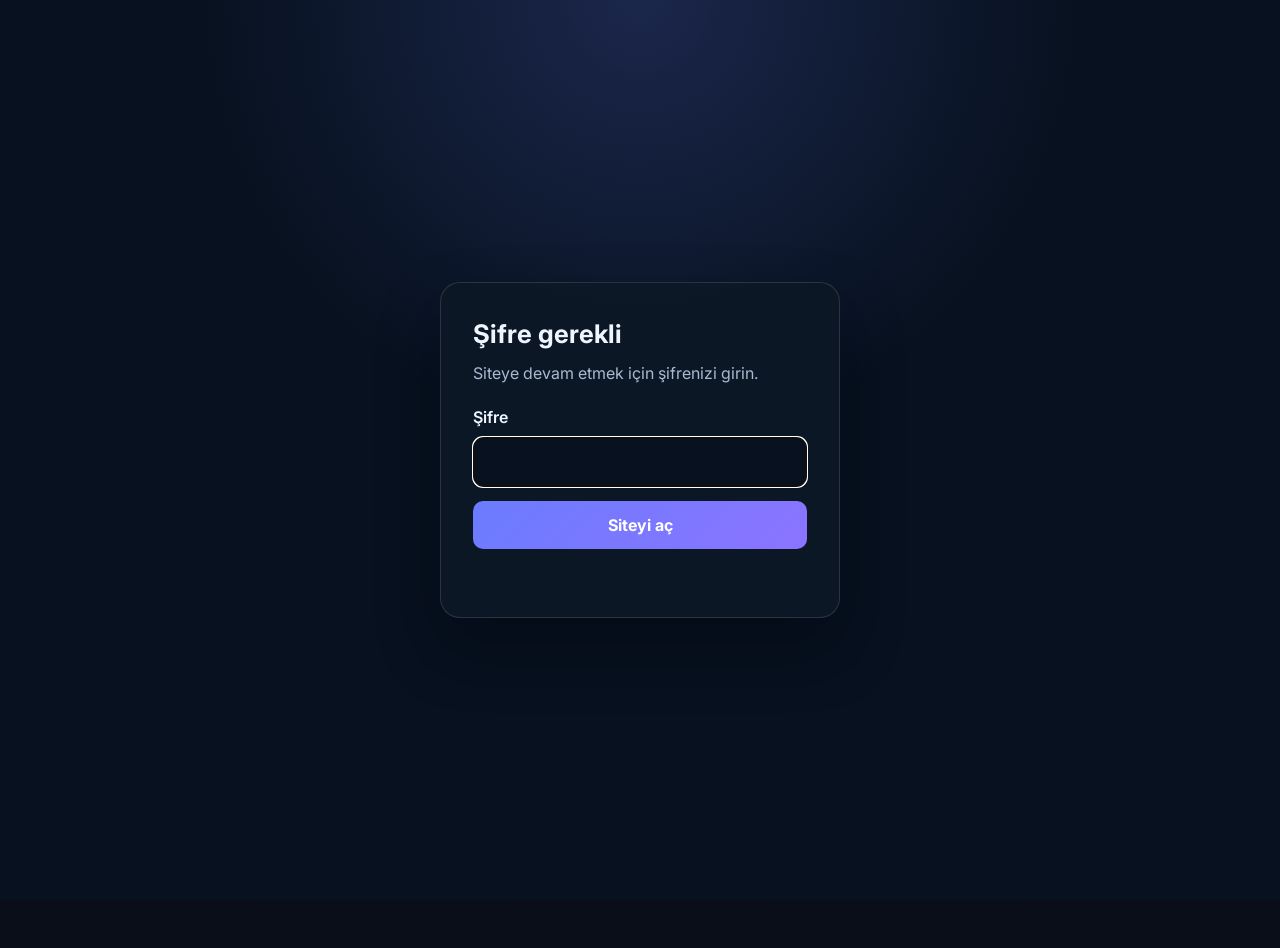
==== commit ce272488: "Add simple site password gate Co-authored-by: Copilot <223556219+Copilot@users.noreply.github.com>" ====
--- a/profile/index.html
+++ b/profile/index.html
@@ -3,6 +3,7 @@
   <head>
     <meta charset="UTF-8" />
     <meta name="viewport" content="width=device-width, initial-scale=1.0" />
+    <script src="/site-access.js"></script>
     <title>Gökhan Bet | Profil</title>
     <link rel="preconnect" href="https://fonts.googleapis.com" />
     <link rel="preconnect" href="https://fonts.gstatic.com" crossorigin />
--- a/styles.css
+++ b/styles.css
@@ -234,6 +234,32 @@
   font-size: 1.2rem;
 }
 
+.home-brand-copy {
+  display: grid;
+  gap: 3px;
+}
+
+.home-brand-name {
+  margin: 0;
+  color: #f1f6ff;
+  font-size: clamp(1.05rem, 2vw, 1.45rem);
+  font-style: italic;
+  font-weight: 800;
+  letter-spacing: 0.025em;
+  line-height: 1;
+  white-space: nowrap;
+}
+
+.home-brand-name span {
+  color: #39c5ff;
+}
+
+.home-brand-subtitle {
+  margin: 0;
+  color: var(--muted);
+  font-size: 0.75rem;
+}
+
 .main-nav {
   display: flex;
   align-items: center;
@@ -249,6 +275,21 @@
 .main-nav a:hover,
 .main-nav a:focus-visible {
   color: var(--text);
+}
+
+.main-nav .home-auth-link {
+  padding: 0.62rem 1rem;
+  border: 1px solid rgba(106, 133, 177, 0.38);
+  border-radius: 999px;
+  color: #f2f6ff;
+  font-size: 0.88rem;
+  font-weight: 700;
+}
+
+.main-nav .home-auth-link.register {
+  border-color: transparent;
+  background: linear-gradient(135deg, #22a9f2, #2476e7);
+  color: #fff;
 }
 
 .nav-cta {
@@ -367,17 +408,6 @@
   font-size: clamp(2.3rem, 5vw, 4.2rem);
   line-height: 1.04;
   letter-spacing: -0.06em;
-}
-
-.hero-portrait {
-  display: block;
-  width: 120px;
-  height: 120px;
-  object-fit: cover;
-  border-radius: 26px;
-  border: 2px solid rgba(255, 255, 255, 0.18);
-  box-shadow: 0 18px 38px rgba(1, 7, 16, 0.35);
-  background: rgba(255, 255, 255, 0.04);
 }
 
 .hero-copy p {
@@ -1261,6 +1291,351 @@
   background: rgba(10, 18, 30, 0.42);
   border: 1px solid rgba(255, 255, 255, 0.1);
   color: #f9fbff;
+}
+
+.home-promo-banner {
+  position: relative;
+  display: flex;
+  align-items: center;
+  justify-content: space-between;
+  min-height: 300px;
+  margin: 18px 0 22px;
+  padding: 34px clamp(24px, 5vw, 58px);
+  overflow: hidden;
+  border: 1px solid rgba(112, 152, 227, 0.2);
+  border-radius: 26px;
+  background:
+    radial-gradient(ellipse at 78% 50%, rgba(30, 124, 255, 0.3), transparent 42%),
+    linear-gradient(112deg, #101d3a 0%, #142a57 56%, #10203e 100%);
+  box-shadow: 0 24px 54px rgba(1, 6, 15, 0.35);
+}
+
+.home-promo-banner::before,
+.home-promo-banner::after {
+  position: absolute;
+  content: "";
+  pointer-events: none;
+}
+
+.home-promo-banner::before {
+  inset: 0;
+  opacity: 0.18;
+  background-image: linear-gradient(rgba(255,255,255,.08) 1px, transparent 1px), linear-gradient(90deg, rgba(255,255,255,.08) 1px, transparent 1px);
+  background-size: 34px 34px;
+  mask-image: linear-gradient(90deg, transparent, #000);
+}
+
+.home-promo-banner::after {
+  width: 400px;
+  height: 400px;
+  right: 8%;
+  top: 50%;
+  border: 1px solid rgba(89, 185, 255, 0.2);
+  border-radius: 50%;
+  transform: translateY(-50%);
+  box-shadow: 0 0 0 28px rgba(72, 157, 255, 0.035), 0 0 0 58px rgba(72, 157, 255, 0.025);
+}
+
+.home-promo-copy {
+  position: relative;
+  z-index: 2;
+  max-width: 580px;
+}
+
+.home-promo-kicker {
+  display: inline-flex;
+  color: #65d4ff;
+  font-size: 0.72rem;
+  font-weight: 800;
+  letter-spacing: 0.16em;
+}
+
+.home-promo-copy h2 {
+  margin: 14px 0 10px;
+  color: #fff;
+  font-size: clamp(2.15rem, 5vw, 3.8rem);
+  letter-spacing: -0.065em;
+  line-height: 0.98;
+}
+
+.home-promo-copy h2 span {
+  color: #50bfff;
+}
+
+.home-promo-copy p {
+  margin: 0;
+  color: #b1c0da;
+  font-size: 0.98rem;
+  line-height: 1.6;
+}
+
+.home-promo-button {
+  display: inline-flex;
+  align-items: center;
+  gap: 22px;
+  margin-top: 22px;
+  padding: 12px 18px;
+  border-radius: 999px;
+  background: linear-gradient(135deg, #22a9f2, #2476e7);
+  box-shadow: 0 12px 30px rgba(22, 121, 229, 0.3);
+  color: #fff;
+  font-weight: 800;
+  text-decoration: none;
+}
+
+.home-promo-button span {
+  font-size: 1.35rem;
+  line-height: 0.8;
+}
+
+.home-promo-art {
+  position: absolute;
+  z-index: 1;
+  top: 0;
+  right: 7%;
+  display: grid;
+  width: 330px;
+  height: 100%;
+  place-items: center;
+}
+
+.home-promo-art img {
+  position: relative;
+  z-index: 1;
+  width: 176px;
+  height: 208px;
+  object-fit: cover;
+  border: 2px solid rgba(177, 222, 255, 0.35);
+  border-radius: 34px;
+  box-shadow: 0 22px 56px rgba(0, 0, 0, 0.45);
+  transform: rotate(5deg);
+}
+
+.promo-orbit {
+  position: absolute;
+  width: 250px;
+  height: 250px;
+  border: 1px solid rgba(100, 191, 255, 0.45);
+  border-radius: 50%;
+}
+
+.promo-orbit-two {
+  width: 205px;
+  height: 205px;
+  border-style: dashed;
+  border-color: rgba(106, 152, 255, 0.48);
+}
+
+.promo-art-mark {
+  position: absolute;
+  z-index: 2;
+  right: 22px;
+  bottom: 35px;
+  display: grid;
+  width: 55px;
+  height: 55px;
+  place-items: center;
+  border: 1px solid rgba(255, 255, 255, 0.22);
+  border-radius: 18px;
+  background: linear-gradient(135deg, #54dcff, #5476ff);
+  color: #071324;
+  font-weight: 900;
+  transform: rotate(-9deg);
+}
+
+.home-category-nav {
+  display: flex;
+  gap: 8px;
+  margin: 0 0 14px;
+  padding: 10px;
+  overflow-x: auto;
+  border: 1px solid rgba(109, 134, 177, 0.14);
+  background: rgba(11, 21, 39, 0.82);
+  scrollbar-width: none;
+}
+
+.home-category-nav::-webkit-scrollbar {
+  display: none;
+}
+
+.home-category-nav a {
+  display: inline-flex;
+  flex: 0 0 auto;
+  align-items: center;
+  gap: 9px;
+  padding: 10px 16px;
+  border-radius: 999px;
+  color: #c4d0e5;
+  font-size: 0.88rem;
+  font-weight: 700;
+  text-decoration: none;
+}
+
+.home-category-nav a.is-active,
+.home-category-nav a:hover {
+  background: linear-gradient(135deg, #199ff1, #176fe0);
+  color: #fff;
+}
+
+.home-category-chips {
+  margin: 0 0 24px;
+  padding: 0 2px 6px;
+}
+
+.home-stories,
+.home-game-shelf,
+.home-provider-shelf {
+  margin: 26px 0 34px;
+}
+
+.home-section-heading {
+  display: flex;
+  align-items: end;
+  justify-content: space-between;
+  gap: 18px;
+  margin-bottom: 16px;
+}
+
+.home-section-heading h2 {
+  margin: 6px 0 0;
+  color: #f4f7ff;
+  font-size: clamp(1.35rem, 2.5vw, 1.8rem);
+  letter-spacing: -0.045em;
+}
+
+.home-see-all {
+  display: inline-flex;
+  align-items: center;
+  gap: 8px;
+  color: #63c6ff;
+  font-size: 0.87rem;
+  font-weight: 700;
+  text-decoration: none;
+  white-space: nowrap;
+}
+
+.home-see-all span {
+  font-size: 1.3rem;
+}
+
+.story-list {
+  display: flex;
+  gap: clamp(20px, 4vw, 50px);
+  overflow-x: auto;
+  padding: 5px 4px 12px;
+  scrollbar-width: none;
+}
+
+.story-list::-webkit-scrollbar {
+  display: none;
+}
+
+.story-item {
+  display: flex;
+  flex: 0 0 100px;
+  flex-direction: column;
+  align-items: center;
+  gap: 9px;
+  color: #dfe8fa;
+  font-size: 0.77rem;
+  font-weight: 700;
+  text-align: center;
+  text-decoration: none;
+}
+
+.story-ring {
+  display: grid;
+  width: 82px;
+  height: 82px;
+  padding: 5px;
+  place-items: center;
+  border: 2px solid #139ef6;
+  border-radius: 50%;
+  background: linear-gradient(145deg, rgba(27, 156, 255, 0.18), rgba(76, 90, 255, 0.12));
+  box-shadow: 0 0 0 4px rgba(25, 152, 249, 0.1), 0 8px 22px rgba(0, 0, 0, 0.25);
+  transition: transform 0.2s ease, box-shadow 0.2s ease;
+}
+
+.story-ring span {
+  display: grid;
+  width: 100%;
+  height: 100%;
+  place-items: center;
+  border: 1px solid rgba(134, 197, 255, 0.35);
+  border-radius: 50%;
+  background: radial-gradient(circle at 35% 25%, #244b87, #111e3d 72%);
+  color: #77d8ff;
+  font-size: 1.8rem;
+}
+
+.story-item:hover .story-ring {
+  transform: translateY(-3px);
+  box-shadow: 0 0 0 6px rgba(25, 152, 249, 0.13), 0 12px 26px rgba(0, 0, 0, 0.3);
+}
+
+.home-highlight-grid {
+  grid-template-columns: repeat(4, minmax(0, 1fr));
+}
+
+.provider-showcase-list {
+  display: flex;
+  gap: 12px;
+  overflow-x: auto;
+  padding: 2px 2px 12px;
+  scrollbar-width: thin;
+}
+
+.provider-showcase-chip {
+  display: flex;
+  flex: 0 0 220px;
+  align-items: center;
+  gap: 12px;
+  padding: 13px;
+  border: 1px solid rgba(119, 147, 192, 0.18);
+  border-radius: 16px;
+  background: linear-gradient(135deg, rgba(23, 38, 65, 0.95), rgba(14, 24, 42, 0.92));
+  color: #eff5ff;
+  cursor: pointer;
+  font: inherit;
+  text-align: left;
+}
+
+.provider-showcase-chip:hover {
+  border-color: rgba(51, 169, 248, 0.55);
+  background: linear-gradient(135deg, rgba(29, 67, 112, 0.95), rgba(14, 24, 42, 0.92));
+}
+
+.provider-showcase-mark {
+  display: grid;
+  flex: 0 0 40px;
+  width: 40px;
+  height: 40px;
+  place-items: center;
+  border-radius: 13px;
+  background: linear-gradient(145deg, #27b7f4, #515cff);
+  color: #fff;
+  font-size: 1.15rem;
+  font-weight: 900;
+}
+
+.provider-showcase-chip > span:nth-child(2) {
+  min-width: 0;
+  overflow: hidden;
+  font-size: 0.88rem;
+  font-weight: 700;
+  text-overflow: ellipsis;
+  white-space: nowrap;
+}
+
+.provider-showcase-chip small {
+  margin-left: auto;
+  color: #8fa2c3;
+  font-size: 0.7rem;
+  white-space: nowrap;
+}
+
+.mobile-home-dock {
+  display: none;
 }
 
 .catalog {
@@ -1992,12 +2367,222 @@
 }
 
 @media (max-width: 720px) {
-  .topbar,
+  .topbar {
+    flex-direction: row;
+    align-items: center;
+    gap: 8px;
+    padding: 14px 0 10px;
+  }
+
   .catalog-header {
     flex-direction: column;
     align-items: flex-start;
   }
 
+  .brand-wrap {
+    flex: 0 1 auto;
+    gap: 7px;
+  }
+
+  .brand-mark {
+    width: 34px;
+    height: 34px;
+    border-radius: 11px;
+    font-size: 0.8rem;
+  }
+
+  .home-brand-name {
+    font-size: clamp(0.85rem, 4vw, 1.1rem);
+  }
+
+  .home-brand-subtitle {
+    font-size: 0.65rem;
+  }
+
+  .main-nav {
+    flex: 0 0 auto;
+    justify-content: flex-end;
+    gap: 5px;
+    margin-left: auto;
+  }
+
+  .main-nav a:not(.home-auth-link) {
+    display: none;
+  }
+
+  .main-nav .home-auth-link {
+    padding: 7px 9px;
+    font-size: 0.68rem;
+  }
+
+  .home-promo-banner {
+    min-height: 224px;
+    margin: 10px 0 14px;
+    padding: 22px 18px;
+    border-radius: 20px;
+  }
+
+  .home-promo-copy {
+    max-width: 67%;
+  }
+
+  .home-promo-kicker {
+    font-size: 0.57rem;
+    letter-spacing: 0.1em;
+  }
+
+  .home-promo-copy h2 {
+    margin: 11px 0 8px;
+    font-size: clamp(1.65rem, 7.4vw, 2.4rem);
+  }
+
+  .home-promo-copy p {
+    font-size: 0.75rem;
+  }
+
+  .home-promo-button {
+    gap: 10px;
+    margin-top: 14px;
+    padding: 9px 12px;
+    font-size: 0.75rem;
+  }
+
+  .home-promo-art {
+    right: -20%;
+    width: 58%;
+  }
+
+  .home-promo-art img {
+    width: 112px;
+    height: 142px;
+    border-radius: 24px;
+  }
+
+  .promo-orbit {
+    width: 165px;
+    height: 165px;
+  }
+
+  .promo-orbit-two {
+    width: 136px;
+    height: 136px;
+  }
+
+  .promo-art-mark {
+    right: 9px;
+    bottom: 26px;
+    width: 39px;
+    height: 39px;
+    border-radius: 13px;
+    font-size: 0.8rem;
+  }
+
+  .home-category-nav {
+    gap: 3px;
+    margin-bottom: 8px;
+    padding: 6px;
+  }
+
+  .home-category-nav a {
+    gap: 6px;
+    padding: 9px 11px;
+    font-size: 0.77rem;
+  }
+
+  .home-category-chips {
+    gap: 7px;
+    margin: 0 0 20px;
+    padding-bottom: 8px;
+  }
+
+  .home-category-chips .category-chip {
+    gap: 5px;
+    padding: 7px 10px;
+    font-size: 0.72rem;
+  }
+
+  .home-stories,
+  .home-game-shelf,
+  .home-provider-shelf {
+    margin: 20px 0 25px;
+  }
+
+  .home-section-heading {
+    margin-bottom: 12px;
+  }
+
+  .home-section-heading h2 {
+    font-size: 1.24rem;
+  }
+
+  .story-list {
+    gap: 14px;
+    margin-right: -8px;
+    margin-left: -4px;
+  }
+
+  .story-item {
+    flex-basis: 82px;
+    gap: 7px;
+    font-size: 0.68rem;
+  }
+
+  .story-ring {
+    width: 70px;
+    height: 70px;
+  }
+
+  .story-ring span {
+    font-size: 1.55rem;
+  }
+
+  .home-highlight-grid {
+    grid-template-columns: repeat(4, minmax(0, 1fr));
+    gap: 6px;
+  }
+
+  .provider-showcase-chip {
+    flex-basis: 190px;
+    padding: 10px;
+  }
+
+  .mobile-home-dock {
+    position: fixed;
+    z-index: 20;
+    right: 12px;
+    bottom: max(10px, env(safe-area-inset-bottom));
+    left: 12px;
+    display: flex;
+    align-items: center;
+    justify-content: space-around;
+    min-height: 62px;
+    padding: 7px 5px;
+    border: 1px solid rgba(155, 177, 219, 0.2);
+    border-radius: 999px;
+    background: rgba(14, 27, 50, 0.96);
+    box-shadow: 0 12px 36px rgba(0, 0, 0, 0.45);
+    backdrop-filter: blur(18px);
+  }
+
+  .mobile-home-dock a {
+    display: flex;
+    flex: 1 1 0;
+    flex-direction: column;
+    align-items: center;
+    gap: 3px;
+    color: #b8c7e0;
+    font-size: 0.62rem;
+    font-weight: 700;
+    text-decoration: none;
+    white-space: nowrap;
+  }
+
+  .mobile-home-dock a span {
+    color: #54c4ff;
+    font-size: 1.1rem;
+    line-height: 1;
+  }
+
   .hero-title-row {
     flex-direction: column;
     align-items: flex-start;
@@ -2017,11 +2602,6 @@
     justify-content: space-between;
   }
 
-  .hero-portrait {
-    width: 92px;
-    height: 92px;
-  }
-
   .promo-card {
     align-items: flex-start;
     flex-direction: column;
@@ -2038,6 +2618,7 @@
 
   .page-shell {
     width: calc(100% - 16px);
+    padding-bottom: 98px;
   }
 
   .game-card-art {
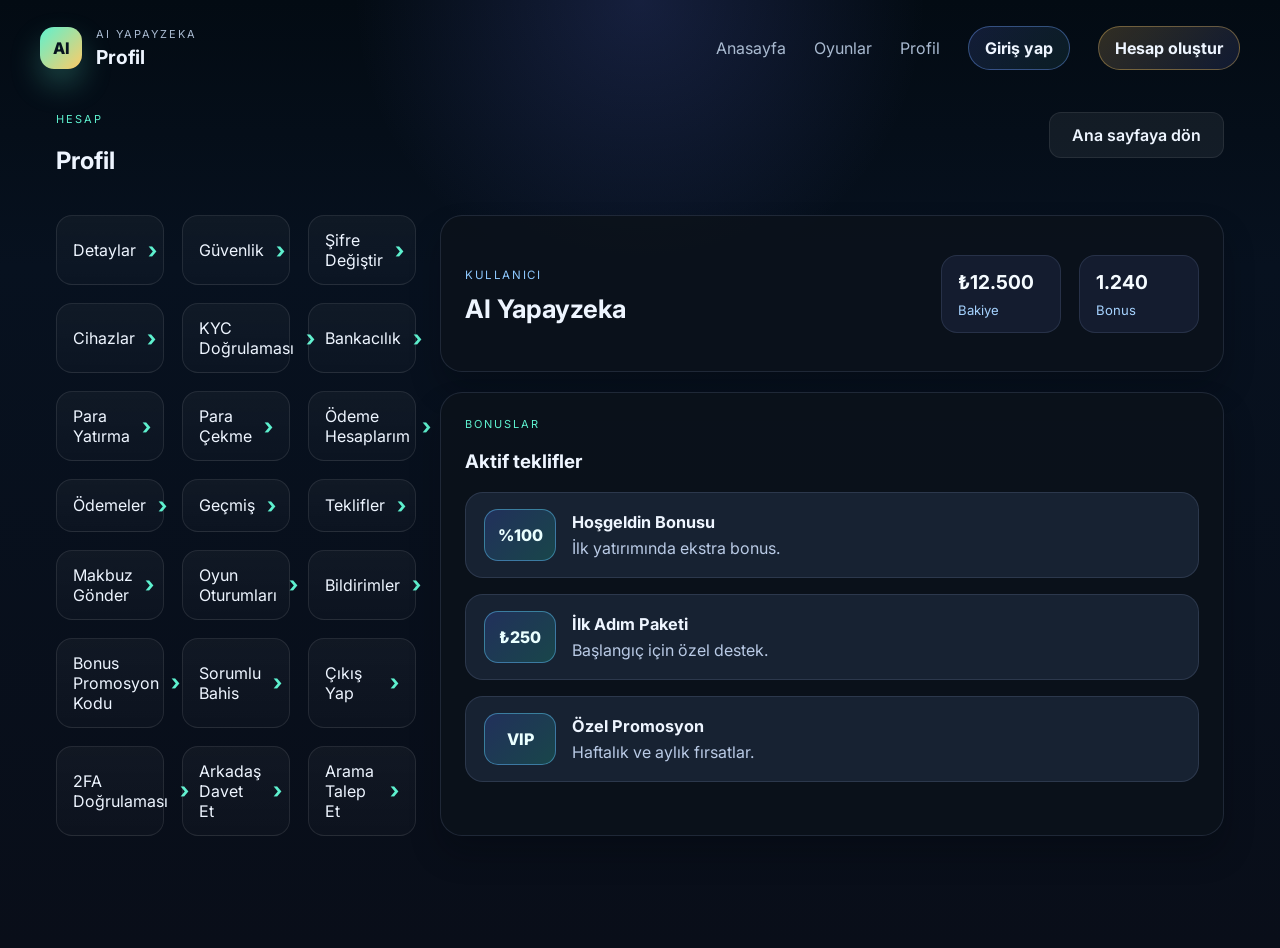
==== commit dfa94520: "Remove site-wide password gate Co-authored-by: Copilot <223556219+Copilot@users.noreply.github.com>" ====
--- a/profile/index.html
+++ b/profile/index.html
@@ -3,8 +3,7 @@
   <head>
     <meta charset="UTF-8" />
     <meta name="viewport" content="width=device-width, initial-scale=1.0" />
-    <script src="/site-access.js"></script>
-    <title>Gökhan Bet | Profil</title>
+    <title>AI Yapayzeka | Profil</title>
     <link rel="preconnect" href="https://fonts.googleapis.com" />
     <link rel="preconnect" href="https://fonts.gstatic.com" crossorigin />
     <link href="https://fonts.googleapis.com/css2?family=Inter:wght@400;500;600;700;800&display=swap" rel="stylesheet" />
@@ -14,9 +13,9 @@
     <div class="page-shell">
       <header class="topbar">
         <div class="brand-wrap">
-          <div class="brand-mark">GB</div>
+          <div class="brand-mark">AI</div>
           <div>
-            <p class="eyebrow">Gökhan Bet</p>
+            <p class="eyebrow">AI Yapayzeka</p>
             <h1>Profil</h1>
           </div>
         </div>
@@ -49,7 +48,7 @@
               <div class="profile-card account-card">
                 <div>
                   <span class="mini-label">Kullanıcı</span>
-                  <h3>Gökhan Bet</h3>
+                  <h3>AI Yapayzeka</h3>
                 </div>
                 <div class="account-stats">
                   <div>
--- a/styles.css
+++ b/styles.css
@@ -1514,6 +1514,14 @@
   white-space: nowrap;
 }
 
+.home-see-all-button {
+  padding: 0;
+  border: 0;
+  background: none;
+  cursor: pointer;
+  font: inherit;
+}
+
 .home-see-all span {
   font-size: 1.3rem;
 }
@@ -1922,6 +1930,30 @@
   border-radius: 12px;
   padding: 10px 14px;
   font-weight: 700;
+}
+
+.live-game-link {
+  display: inline-flex;
+  align-items: center;
+  justify-content: center;
+  text-decoration: none;
+  white-space: nowrap;
+}
+
+.live-casino-toolbar {
+  justify-content: flex-start;
+  margin: 0 0 18px;
+}
+
+.live-casino-toolbar input {
+  width: min(360px, 100%);
+}
+
+.live-casino-notice {
+  margin: 14px 0 0;
+  color: var(--muted);
+  font-size: 0.82rem;
+  line-height: 1.6;
 }
 
 .modal {
